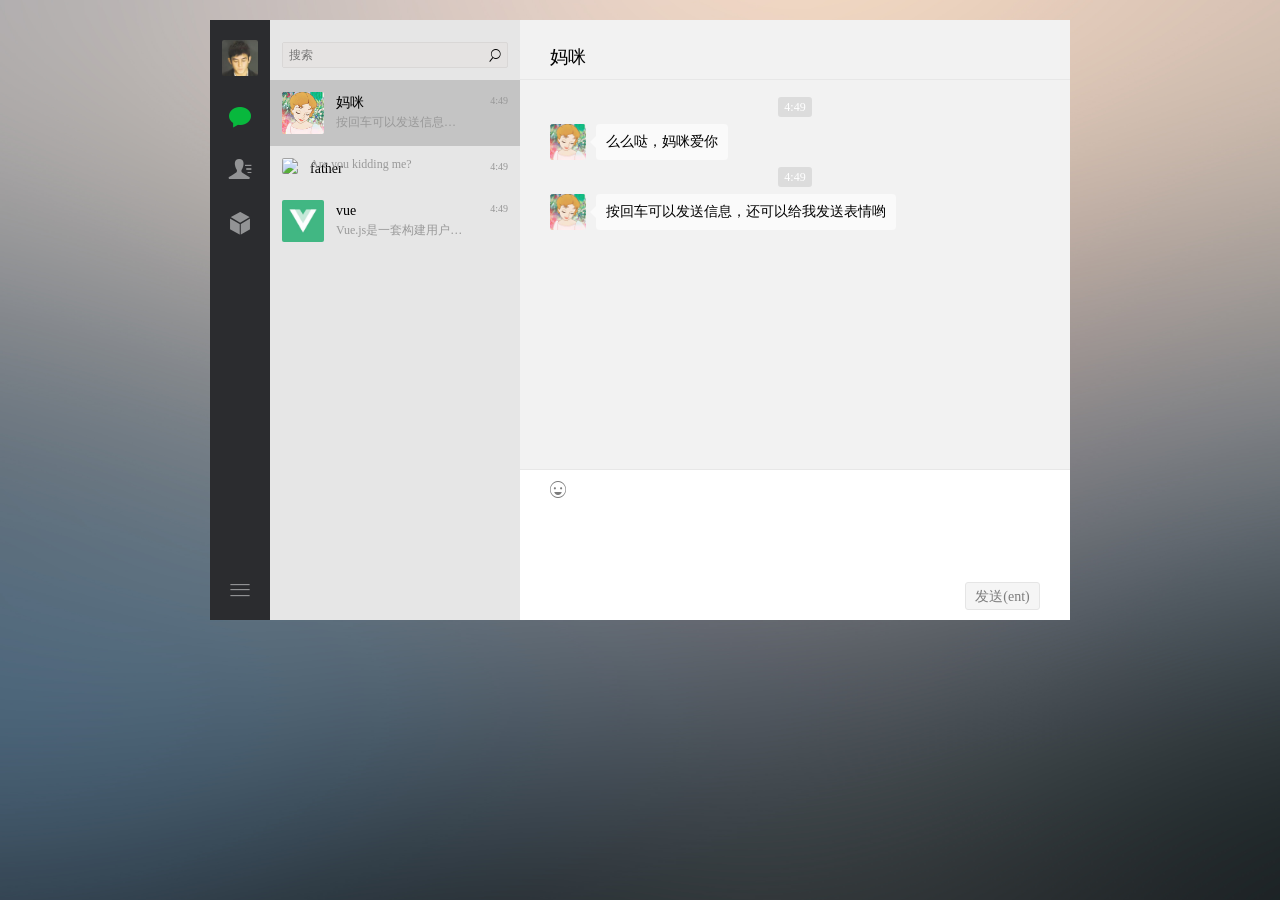
==== docs/index.html @ 978c7d0f "first commit h#	new file:   build/build.js" ====
<!DOCTYPE html><html><head><meta charset=utf-8><title>wechat</title><link rel=stylesheet href=static/css/reset.css><link href=./static/css/app.ff414fdf45c68acc8a05c0abc69c47f4.css rel=stylesheet></head><body><div id=app></div><script type=text/javascript src=./static/js/manifest.dd8bbfb370360c6bd2e7.js></script><script type=text/javascript src=./static/js/vendor.04c2190ebd92ac198b44.js></script><script type=text/javascript src=./static/js/app.ddeba07f8bfc2c9c03e5.js></script></body></html>
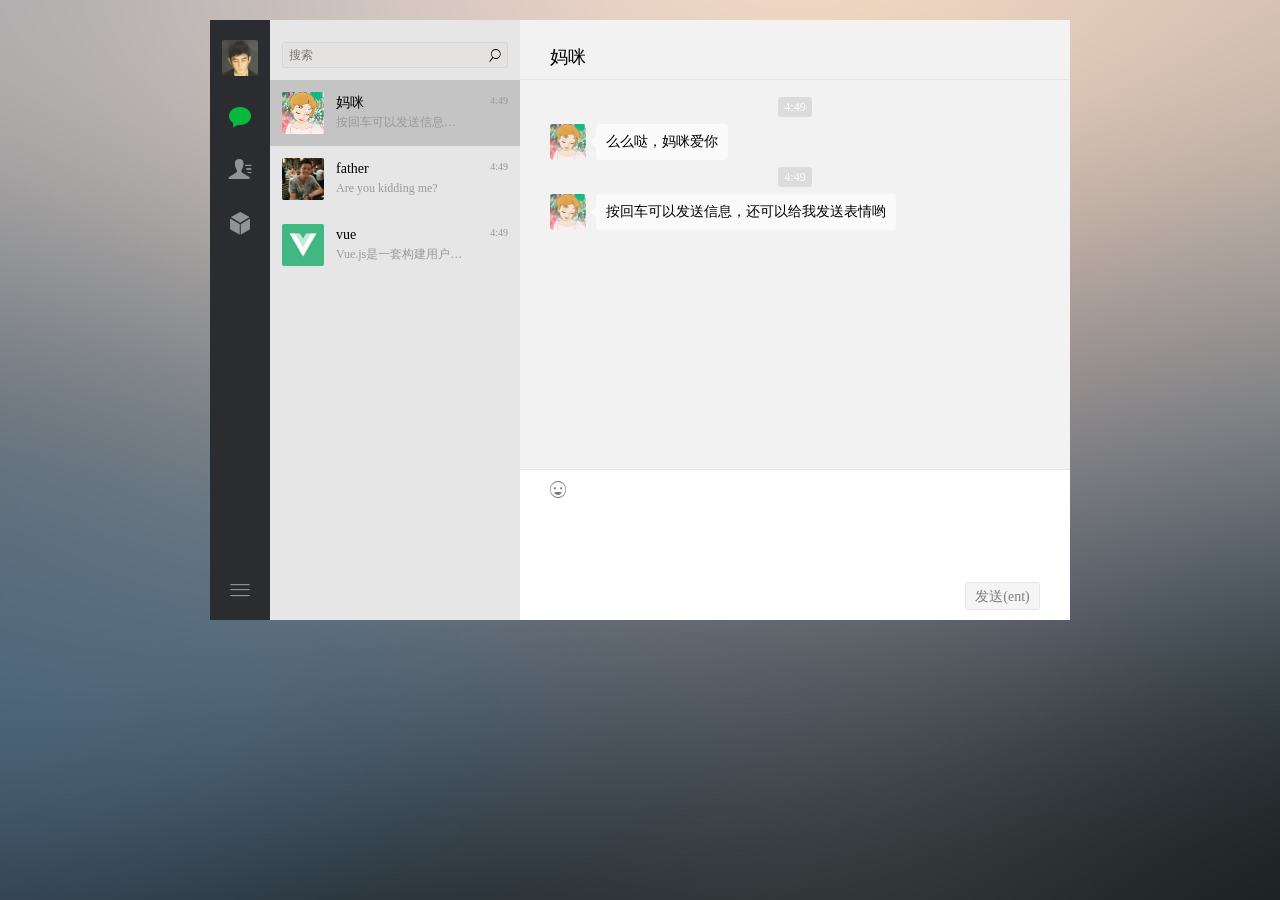
==== commit 06d9705c: "change" ====
--- a/docs/index.html
+++ b/docs/index.html
@@ -1 +1 @@
-<!DOCTYPE html><html><head><meta charset=utf-8><title>wechat</title><link rel=stylesheet href=static/css/reset.css><link href=./static/css/app.ff414fdf45c68acc8a05c0abc69c47f4.css rel=stylesheet></head><body><div id=app></div><script type=text/javascript src=./static/js/manifest.dd8bbfb370360c6bd2e7.js></script><script type=text/javascript src=./static/js/vendor.04c2190ebd92ac198b44.js></script><script type=text/javascript src=./static/js/app.ddeba07f8bfc2c9c03e5.js></script></body></html>+<!DOCTYPE html><html><head><meta charset=utf-8><title>wechat</title><link rel=stylesheet href=static/css/reset.css><link href=./static/css/app.2931c1ab2bf14b3070205be82a322dbe.css rel=stylesheet></head><body><div id=app></div><script type=text/javascript src=./static/js/manifest.dd8bbfb370360c6bd2e7.js></script><script type=text/javascript src=./static/js/vendor.04c2190ebd92ac198b44.js></script><script type=text/javascript src=./static/js/app.ddeba07f8bfc2c9c03e5.js></script></body></html>
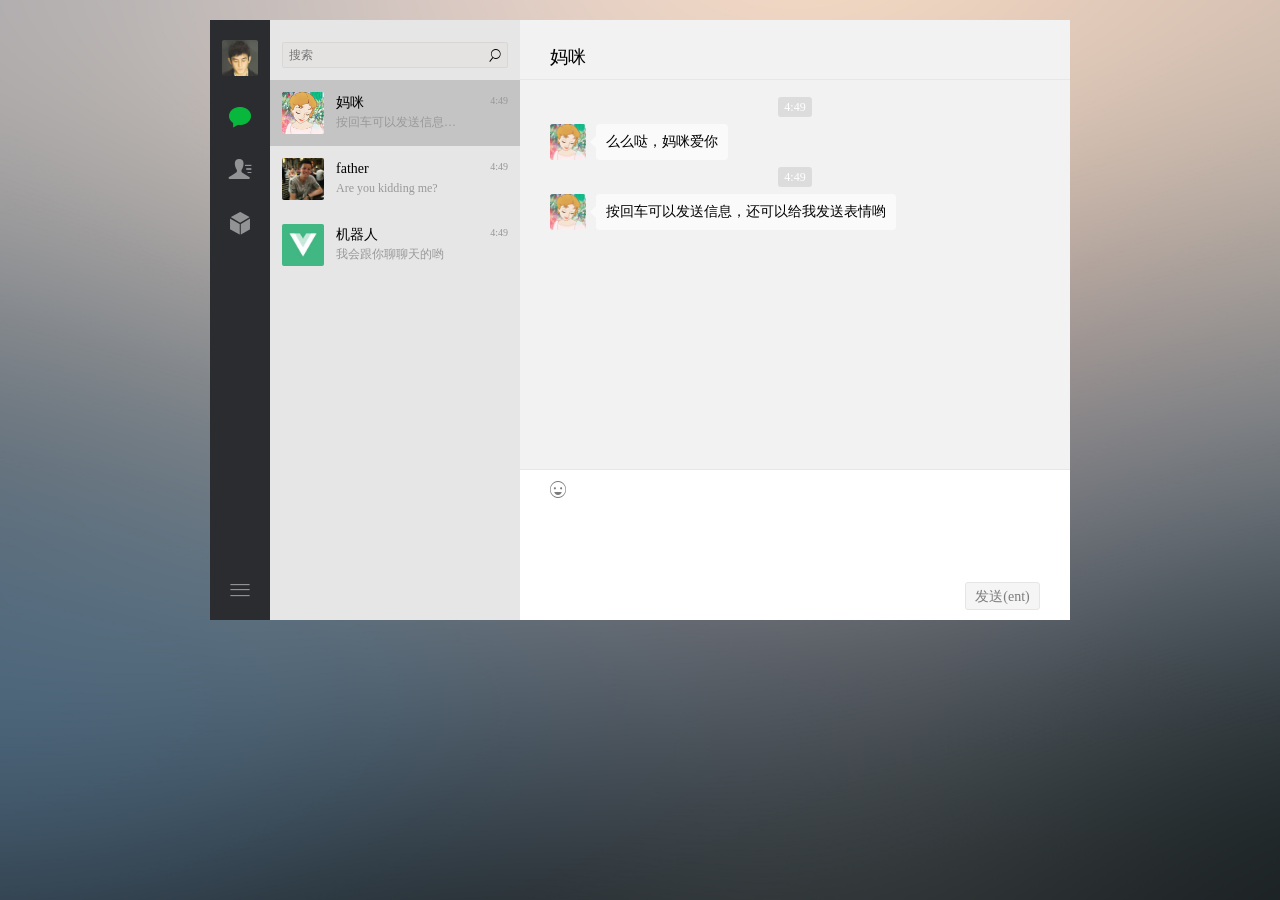
==== commit d9594896: "change" ====
--- a/docs/index.html
+++ b/docs/index.html
@@ -1 +1 @@
-<!DOCTYPE html><html><head><meta charset=utf-8><title>wechat</title><link rel=stylesheet href=static/css/reset.css><link href=./static/css/app.2931c1ab2bf14b3070205be82a322dbe.css rel=stylesheet></head><body><div id=app></div><script type=text/javascript src=./static/js/manifest.dd8bbfb370360c6bd2e7.js></script><script type=text/javascript src=./static/js/vendor.04c2190ebd92ac198b44.js></script><script type=text/javascript src=./static/js/app.ddeba07f8bfc2c9c03e5.js></script></body></html>+<!DOCTYPE html><html><head><meta charset=utf-8><title>wechat</title><link rel=stylesheet href=static/css/reset.css><link href=./static/css/app.2931c1ab2bf14b3070205be82a322dbe.css rel=stylesheet></head><body><div id=app></div><script type=text/javascript src=./static/js/manifest.d05428654cbede7c7c22.js></script><script type=text/javascript src=./static/js/vendor.b916104a137f64746950.js></script><script type=text/javascript src=./static/js/app.86cf114dfa7e95a29c7f.js></script></body></html>
